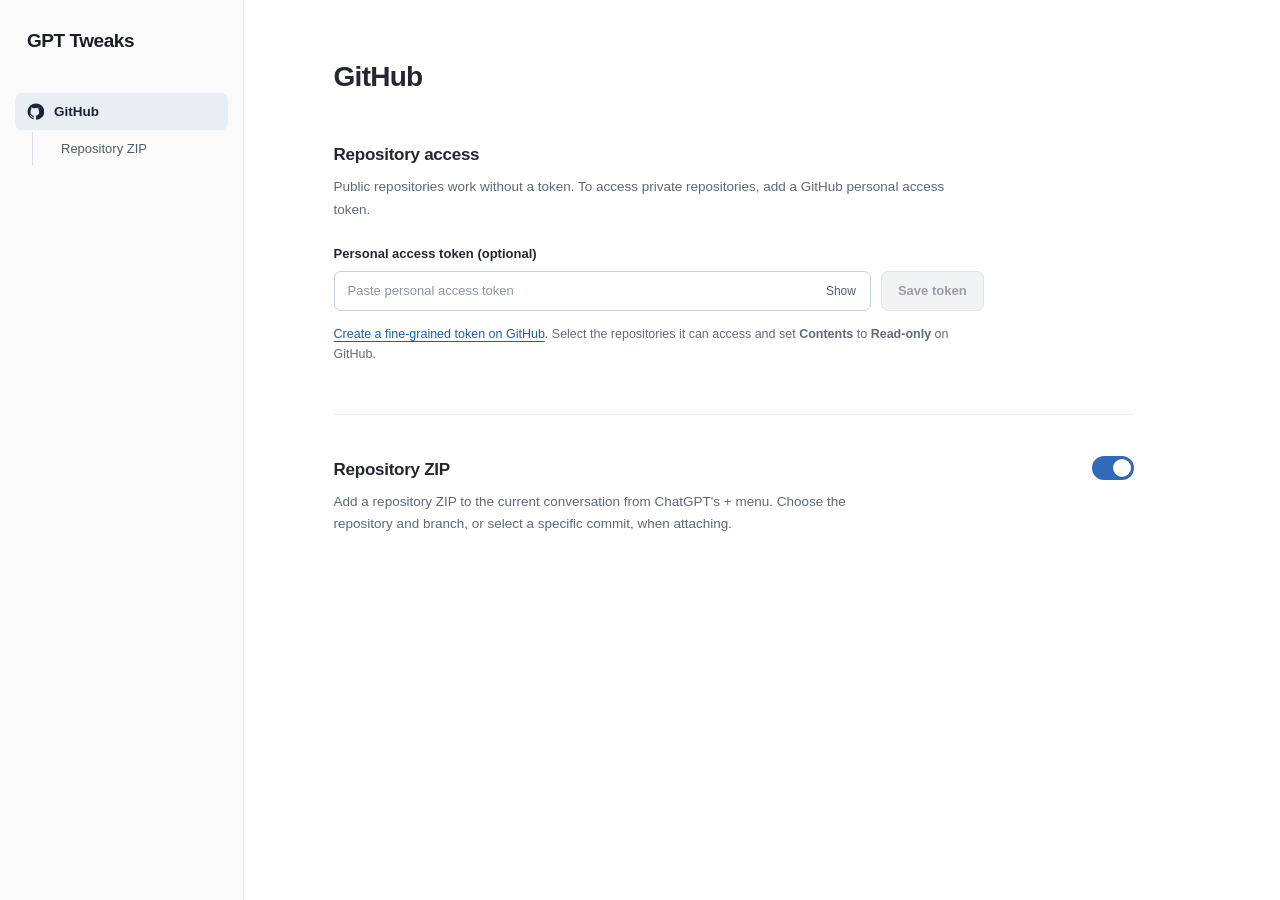
==== prototype/index.html @ d80ff0c5 "Add standalone GPT Tweaks settings prototype" ====
<!doctype html>
<html lang="en">
<head>
  <meta charset="utf-8">
  <meta name="viewport" content="width=device-width, initial-scale=1">
  <meta name="color-scheme" content="light">
  <title>GPT Tweaks</title>
  <style>
    :root { font-family: -apple-system, BlinkMacSystemFont, "Segoe UI", sans-serif; color: #24272e; background: #fff; font-synthesis: none; }
    * { box-sizing: border-box; }
    body { margin: 0; min-width: 320px; }
    button, input { font: inherit; }
    button { cursor: pointer; }
    a { color: #215cb1; text-underline-offset: 3px; }
    a:hover { color: #143e7d; }
    button:focus-visible, a:focus-visible, input:focus-visible { outline: 3px solid #96baf5; outline-offset: 3px; }
    .shell { min-height: 100vh; display: grid; grid-template-columns: 244px minmax(0,1fr); }
    .sidebar { position: sticky; top: 0; height: 100vh; border-right: 1px solid #e5e7eb; background: #fafafa; padding: 30px 15px 22px; }
    .brand { display: block; margin: 0 12px 41px; color: #1b1e24; font-size: 19px; font-weight: 670; letter-spacing: -.45px; text-decoration: none; }
    .navigation { display: grid; gap: 2px; }
    .nav-link { display: flex; align-items: center; gap: 10px; width: 100%; border-radius: 7px; padding: 10px 12px; color: #555c67; text-decoration: none; font-size: 13.5px; font-weight: 500; }
    .nav-link:hover { background: #f0f1f3; color: #20252e; }
    .nav-link.is-current { color: #1b2536; background: #e9edf4; font-weight: 630; }
    .nav-link svg { flex: 0 0 auto; }
    .nav-child { margin-left: 17px; padding-left: 16px; border-left: 1px solid #dbdfe5; }
    .nav-child .nav-link { font-size: 13px; padding: 9px 12px; }
    .main { padding: 60px clamp(28px, 7vw, 112px) 120px; }
    .content { max-width: 800px; }
    h1 { margin: 0 0 49px; font-size: 28px; line-height: 1.23; letter-spacing: -.75px; font-weight: 650; }
    h2 { margin: 0; font-size: 17px; line-height: 1.4; font-weight: 650; letter-spacing: -.27px; }
    p { margin: 0; }
    .section { scroll-margin-top: 35px; }
    .section + .section { border-top: 1px solid #e6e8eb; margin-top: 49px; padding-top: 39px; }
    .section-description { font-size: 13.5px; line-height: 1.65; color: #616873; max-width: 650px; margin: 9px 0 25px; }
    .control-label { display: block; font-weight: 600; font-size: 13px; margin: 0 0 10px; }
    .token-field { display: flex; align-items: stretch; gap: 10px; max-width: 650px; }
    .input-wrap { position: relative; min-width: 0; flex: 1; }
    .input-wrap input { width: 100%; min-width: 0; height: 40px; padding: 0 66px 0 13px; color: #20232a; border: 1px solid #cbd1d9; border-radius: 7px; background: #fff; outline: none; font-size: 13px; }
    .input-wrap input:focus { border-color: #3769b0; box-shadow: 0 0 0 3px #dce9fc; }
    .input-wrap input::placeholder { color: #9097a1; }
    .text-action { position: absolute; right: 7px; top: 4px; height: 32px; padding: 0 8px; color: #545e6b; background: transparent; border: none; border-radius: 5px; font-size: 12px; }
    .text-action:hover { background: #f0f2f5; }
    .button { flex-shrink: 0; border: 1px solid #c9cfd8; background: #fff; border-radius: 7px; padding: 0 16px; height: 40px; color: #242b34; font-size: 13px; font-weight: 600; }
    .button:hover:not(:disabled) { background: #f4f6f8; }
    .button-primary { background: #242c37; border-color: #242c37; color: #fff; }
    .button-primary:hover:not(:disabled) { background: #3b4654; }
    .button:disabled { cursor: not-allowed; background: #f2f3f5; border-color: #e2e5e8; color: #9a9fa7; }
    .helper { color: #656b75; font-size: 12.5px; line-height: 1.65; margin-top: 13px; max-width: 650px; }
    .helper a { white-space: nowrap; }
    .token-saved { display: flex; flex-wrap: wrap; align-items: center; gap: 10px; }
    .token-state { display: inline-flex; align-items: center; gap: 7px; font-size: 13px; color: #364251; flex: 1; min-width: 130px; }
    .token-state::before { content: ""; width: 7px; height: 7px; border-radius: 50%; background: #398257; }
    .feature-header { display: flex; align-items: start; justify-content: space-between; gap: 20px; }
    .feature-header h2 { padding-top: 4px; }
    .feature-header .section-description { margin-bottom: 0; max-width: 570px; }
    .switch { flex: 0 0 auto; display: inline-flex; position: relative; margin-top: 2px; cursor: pointer; }
    .switch input { position: absolute; opacity: 0; width: 42px; height: 24px; margin: 0; cursor: pointer; }
    .track { display: block; width: 42px; height: 24px; border-radius: 100px; background: #bcc2cb; transition: background .15s; }
    .track::before { content: ""; display: block; width: 18px; height: 18px; margin: 3px; border-radius: 50%; background: #fff; box-shadow: 0 1px 2px #0002; transition: transform .15s; }
    .switch input:checked + .track { background: #316aba; }
    .switch input:checked + .track::before { transform: translateX(18px); }
    .switch input:focus-visible + .track { outline: 3px solid #96baf5; outline-offset: 3px; }
    .is-hidden { display: none !important; }
    @media (max-width: 730px) {
      .shell { display: block; }
      .sidebar { position: sticky; z-index: 5; top: 0; height: auto; padding: 14px 18px 12px; border-right: 0; border-bottom: 1px solid #e5e7eb; }
      .brand { margin: 0 0 10px; font-size: 17px; }
      .navigation { display: flex; align-items: center; gap: 7px; }
      .navigation > .nav-link, .nav-child .nav-link { width: auto; }
      .nav-link { padding: 7px 11px; }
      .nav-child { padding: 0; margin: 0; border-left: 0; }
      .nav-child .nav-link { padding: 8px 10px; }
      .main { padding: 36px 22px 90px; }
      h1 { font-size: 25px; margin-bottom: 32px; }
      .section { scroll-margin-top: 115px; }
    }
    @media (max-width: 510px) {
      .token-field { flex-direction: column; }
      .token-field > .button { width: fit-content; }
      .feature-header { gap: 12px; }
    }
    @media (prefers-reduced-motion: reduce) { *, *::before, *::after { scroll-behavior: auto !important; transition-duration: 0ms !important; } }
  </style>
</head>
<body>
  <div class="shell">
    <aside class="sidebar" aria-label="Page navigation">
      <a class="brand" href="#github">GPT Tweaks</a>
      <nav class="navigation" aria-label="Sections">
        <a class="nav-link is-current" href="#github" data-nav="github" aria-current="location">
          <svg xmlns="http://www.w3.org/2000/svg" width="17" height="17" viewBox="0 0 24 24" fill="currentColor" aria-hidden="true"><path d="M12 .8a11.2 11.2 0 0 0-3.54 21.83c.56.11.76-.24.76-.54v-1.94c-3.1.68-3.75-1.31-3.75-1.31-.5-1.29-1.24-1.64-1.24-1.64-1.01-.69.08-.67.08-.67 1.12.08 1.71 1.15 1.71 1.15 1 .1.76 2.06 3.19 1.45.1-.73.39-1.23.7-1.51-2.48-.28-5.09-1.24-5.09-5.54 0-1.22.44-2.22 1.15-3-.12-.28-.5-1.42.11-2.96 0 0 .94-.3 3.08 1.15a10.7 10.7 0 0 1 5.6 0C14.7 5.83 15.64 6.13 15.64 6.13c.61 1.54.23 2.68.11 2.96.72.78 1.14 1.78 1.14 3 0 4.31-2.61 5.26-5.1 5.54.4.34.76 1.02.76 2.06v3.06c0 .3.2.65.77.54A11.2 11.2 0 0 0 12 .8Z" transform="translate(0 0) scale(1.02)"/></svg>
          <span>GitHub</span>
        </a>
        <div class="nav-child"><a class="nav-link" href="#repository-zip" data-nav="repository-zip">Repository ZIP</a></div>
      </nav>
    </aside>

    <main class="main" id="main">
      <div class="content">
        <section id="github" class="section" aria-labelledby="github-heading">
          <h1 id="github-heading">GitHub</h1>
          <h2>Repository access</h2>
          <p class="section-description">Public repositories work without a token. To access private repositories, add a GitHub personal access token.</p>
          <label class="control-label" for="token-input">Personal access token (optional)</label>
          <div id="token-entry" class="token-field">
            <div class="input-wrap">
              <input id="token-input" type="password" placeholder="Paste personal access token" spellcheck="false" autocomplete="off" autocapitalize="off" aria-describedby="token-help">
              <button class="text-action" id="show-token" type="button" aria-label="Show token">Show</button>
            </div>
            <button class="button button-primary" type="button" id="save-token" disabled>Save token</button>
          </div>
          <div id="token-saved" class="token-saved is-hidden">
            <span class="token-state">Token added</span>
            <button type="button" class="button" id="replace-token">Replace</button>
            <button type="button" class="button" id="remove-token">Remove</button>
          </div>
          <p id="token-help" class="helper"><a href="https://github.com/settings/personal-access-tokens/new" target="_blank" rel="noopener noreferrer">Create a fine-grained token on GitHub</a>. Select the repositories it can access and set <strong>Contents</strong> to <strong>Read-only</strong> on GitHub.</p>
        </section>

        <section id="repository-zip" class="section" aria-labelledby="repository-zip-heading">
          <div class="feature-header">
            <div>
              <h2 id="repository-zip-heading">Repository ZIP</h2>
              <p class="section-description">Add a repository ZIP to the current conversation from ChatGPT's + menu. Choose the repository and branch, or select a specific commit, when attaching.</p>
            </div>
            <label class="switch" title="Enable Repository ZIP">
              <input type="checkbox" id="zip-enabled" checked role="switch" aria-label="Enable Repository ZIP">
              <span class="track" aria-hidden="true"></span>
            </label>
          </div>
        </section>
      </div>
    </main>
  </div>
  <script>
    (() => {
      'use strict';
      const $ = id => document.getElementById(id);
      const tokenInput = $('token-input');
      const saveToken = $('save-token');
      const entry = $('token-entry');
      const saved = $('token-saved');
      const showToken = $('show-token');
      tokenInput.addEventListener('input', () => { saveToken.disabled = tokenInput.value.trim().length === 0; });
      showToken.addEventListener('click', () => {
        const show = tokenInput.type === 'password';
        tokenInput.type = show ? 'text' : 'password';
        showToken.textContent = show ? 'Hide' : 'Show';
        showToken.setAttribute('aria-label', show ? 'Hide token' : 'Show token');
      });
      saveToken.addEventListener('click', () => {
        if (!tokenInput.value.trim()) return;
        tokenInput.value = '';
        tokenInput.type = 'password';
        showToken.textContent = 'Show';
        showToken.setAttribute('aria-label', 'Show token');
        saveToken.disabled = true;
        entry.classList.add('is-hidden');
        saved.classList.remove('is-hidden');
        $('replace-token').focus();
      });
      $('replace-token').addEventListener('click', () => {
        saved.classList.add('is-hidden');
        entry.classList.remove('is-hidden');
        tokenInput.focus();
      });
      $('remove-token').addEventListener('click', () => {
        tokenInput.value = '';
        saveToken.disabled = true;
        saved.classList.add('is-hidden');
        entry.classList.remove('is-hidden');
        tokenInput.focus();
      });
      const toggle = $('zip-enabled');
      const stored = localStorage.getItem('gpt-tweaks.repository-zip');
      if (stored === 'on' || stored === 'off') toggle.checked = stored === 'on';
      toggle.addEventListener('change', () => localStorage.setItem('gpt-tweaks.repository-zip', toggle.checked ? 'on' : 'off'));
      const links = Array.from(document.querySelectorAll('[data-nav]'));
      const sections = links.map(link => $(link.dataset.nav));
      const setActive = id => links.forEach(link => {
        const current = link.dataset.nav === id;
        link.classList.toggle('is-current', current);
        if (current) link.setAttribute('aria-current', 'location');
        else link.removeAttribute('aria-current');
      });
      const updateActive = () => {
        const threshold = window.innerWidth <= 730 ? 145 : 110;
        let current = sections[0].id;
        for (const section of sections) {
          if (section.getBoundingClientRect().top <= threshold) current = section.id;
        }
        setActive(current);
      };
      window.addEventListener('scroll', updateActive, { passive: true });
      window.addEventListener('resize', updateActive);
      links.forEach(link => link.addEventListener('click', () => setActive(link.dataset.nav)));
      updateActive();
    })();
  </script>
</body>
</html>
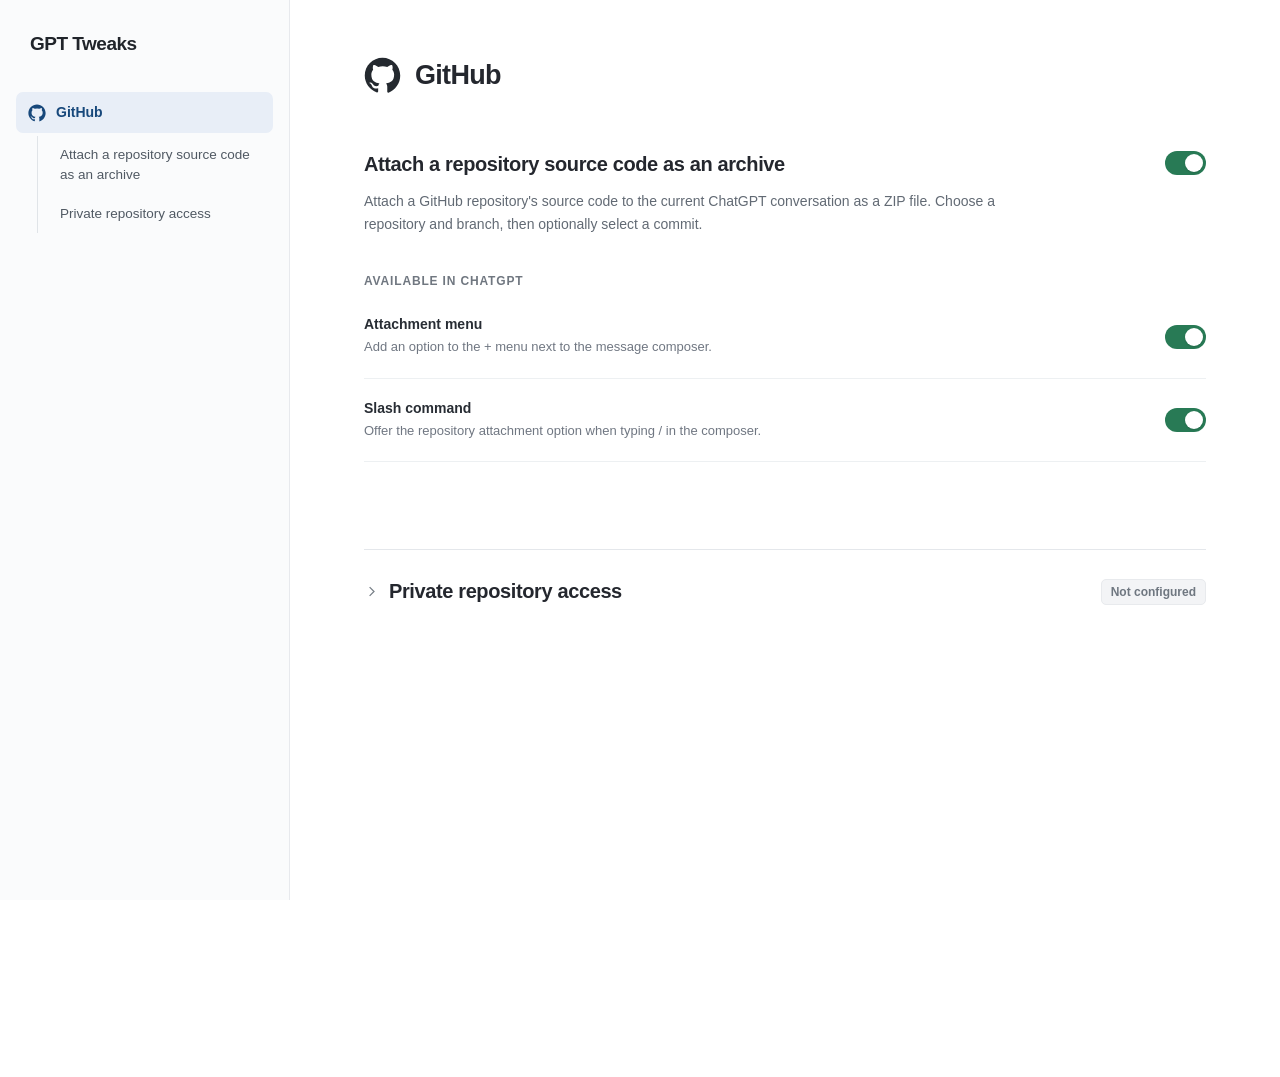
==== commit 75d88fbd: "Refine desktop settings prototype for GitHub archive feature" ====
--- a/prototype/index.html
+++ b/prototype/index.html
@@ -1,201 +1,278 @@
 <!doctype html>
 <html lang="en">
 <head>
-  <meta charset="utf-8">
-  <meta name="viewport" content="width=device-width, initial-scale=1">
-  <meta name="color-scheme" content="light">
-  <title>GPT Tweaks</title>
-  <style>
-    :root { font-family: -apple-system, BlinkMacSystemFont, "Segoe UI", sans-serif; color: #24272e; background: #fff; font-synthesis: none; }
-    * { box-sizing: border-box; }
-    body { margin: 0; min-width: 320px; }
-    button, input { font: inherit; }
-    button { cursor: pointer; }
-    a { color: #215cb1; text-underline-offset: 3px; }
-    a:hover { color: #143e7d; }
-    button:focus-visible, a:focus-visible, input:focus-visible { outline: 3px solid #96baf5; outline-offset: 3px; }
-    .shell { min-height: 100vh; display: grid; grid-template-columns: 244px minmax(0,1fr); }
-    .sidebar { position: sticky; top: 0; height: 100vh; border-right: 1px solid #e5e7eb; background: #fafafa; padding: 30px 15px 22px; }
-    .brand { display: block; margin: 0 12px 41px; color: #1b1e24; font-size: 19px; font-weight: 670; letter-spacing: -.45px; text-decoration: none; }
-    .navigation { display: grid; gap: 2px; }
-    .nav-link { display: flex; align-items: center; gap: 10px; width: 100%; border-radius: 7px; padding: 10px 12px; color: #555c67; text-decoration: none; font-size: 13.5px; font-weight: 500; }
-    .nav-link:hover { background: #f0f1f3; color: #20252e; }
-    .nav-link.is-current { color: #1b2536; background: #e9edf4; font-weight: 630; }
-    .nav-link svg { flex: 0 0 auto; }
-    .nav-child { margin-left: 17px; padding-left: 16px; border-left: 1px solid #dbdfe5; }
-    .nav-child .nav-link { font-size: 13px; padding: 9px 12px; }
-    .main { padding: 60px clamp(28px, 7vw, 112px) 120px; }
-    .content { max-width: 800px; }
-    h1 { margin: 0 0 49px; font-size: 28px; line-height: 1.23; letter-spacing: -.75px; font-weight: 650; }
-    h2 { margin: 0; font-size: 17px; line-height: 1.4; font-weight: 650; letter-spacing: -.27px; }
-    p { margin: 0; }
-    .section { scroll-margin-top: 35px; }
-    .section + .section { border-top: 1px solid #e6e8eb; margin-top: 49px; padding-top: 39px; }
-    .section-description { font-size: 13.5px; line-height: 1.65; color: #616873; max-width: 650px; margin: 9px 0 25px; }
-    .control-label { display: block; font-weight: 600; font-size: 13px; margin: 0 0 10px; }
-    .token-field { display: flex; align-items: stretch; gap: 10px; max-width: 650px; }
-    .input-wrap { position: relative; min-width: 0; flex: 1; }
-    .input-wrap input { width: 100%; min-width: 0; height: 40px; padding: 0 66px 0 13px; color: #20232a; border: 1px solid #cbd1d9; border-radius: 7px; background: #fff; outline: none; font-size: 13px; }
-    .input-wrap input:focus { border-color: #3769b0; box-shadow: 0 0 0 3px #dce9fc; }
-    .input-wrap input::placeholder { color: #9097a1; }
-    .text-action { position: absolute; right: 7px; top: 4px; height: 32px; padding: 0 8px; color: #545e6b; background: transparent; border: none; border-radius: 5px; font-size: 12px; }
-    .text-action:hover { background: #f0f2f5; }
-    .button { flex-shrink: 0; border: 1px solid #c9cfd8; background: #fff; border-radius: 7px; padding: 0 16px; height: 40px; color: #242b34; font-size: 13px; font-weight: 600; }
-    .button:hover:not(:disabled) { background: #f4f6f8; }
-    .button-primary { background: #242c37; border-color: #242c37; color: #fff; }
-    .button-primary:hover:not(:disabled) { background: #3b4654; }
-    .button:disabled { cursor: not-allowed; background: #f2f3f5; border-color: #e2e5e8; color: #9a9fa7; }
-    .helper { color: #656b75; font-size: 12.5px; line-height: 1.65; margin-top: 13px; max-width: 650px; }
-    .helper a { white-space: nowrap; }
-    .token-saved { display: flex; flex-wrap: wrap; align-items: center; gap: 10px; }
-    .token-state { display: inline-flex; align-items: center; gap: 7px; font-size: 13px; color: #364251; flex: 1; min-width: 130px; }
-    .token-state::before { content: ""; width: 7px; height: 7px; border-radius: 50%; background: #398257; }
-    .feature-header { display: flex; align-items: start; justify-content: space-between; gap: 20px; }
-    .feature-header h2 { padding-top: 4px; }
-    .feature-header .section-description { margin-bottom: 0; max-width: 570px; }
-    .switch { flex: 0 0 auto; display: inline-flex; position: relative; margin-top: 2px; cursor: pointer; }
-    .switch input { position: absolute; opacity: 0; width: 42px; height: 24px; margin: 0; cursor: pointer; }
-    .track { display: block; width: 42px; height: 24px; border-radius: 100px; background: #bcc2cb; transition: background .15s; }
-    .track::before { content: ""; display: block; width: 18px; height: 18px; margin: 3px; border-radius: 50%; background: #fff; box-shadow: 0 1px 2px #0002; transition: transform .15s; }
-    .switch input:checked + .track { background: #316aba; }
-    .switch input:checked + .track::before { transform: translateX(18px); }
-    .switch input:focus-visible + .track { outline: 3px solid #96baf5; outline-offset: 3px; }
-    .is-hidden { display: none !important; }
-    @media (max-width: 730px) {
-      .shell { display: block; }
-      .sidebar { position: sticky; z-index: 5; top: 0; height: auto; padding: 14px 18px 12px; border-right: 0; border-bottom: 1px solid #e5e7eb; }
-      .brand { margin: 0 0 10px; font-size: 17px; }
-      .navigation { display: flex; align-items: center; gap: 7px; }
-      .navigation > .nav-link, .nav-child .nav-link { width: auto; }
-      .nav-link { padding: 7px 11px; }
-      .nav-child { padding: 0; margin: 0; border-left: 0; }
-      .nav-child .nav-link { padding: 8px 10px; }
-      .main { padding: 36px 22px 90px; }
-      h1 { font-size: 25px; margin-bottom: 32px; }
-      .section { scroll-margin-top: 115px; }
-    }
-    @media (max-width: 510px) {
-      .token-field { flex-direction: column; }
-      .token-field > .button { width: fit-content; }
-      .feature-header { gap: 12px; }
-    }
-    @media (prefers-reduced-motion: reduce) { *, *::before, *::after { scroll-behavior: auto !important; transition-duration: 0ms !important; } }
-  </style>
+<meta charset="utf-8">
+<meta name="viewport" content="width=device-width, initial-scale=1">
+<meta name="color-scheme" content="light">
+<title>GPT Tweaks</title>
+<style>
+  :root { font-family: -apple-system, BlinkMacSystemFont, 'Segoe UI', Arial, sans-serif; color:#24272e; background:#fff; font-synthesis:none; }
+  * { box-sizing:border-box; }
+  html {scroll-behavior:smooth;}
+  body {margin:0; min-width:900px;}
+  button, input {font:inherit;}
+  button {cursor:pointer;}
+  a {color:#2164b6; text-decoration:none;}
+  a:hover {text-decoration:underline;}
+  :focus-visible {outline:3px solid #9cbdff;outline-offset:3px;}
+  .layout {display:grid; grid-template-columns:290px minmax(0,1fr); min-height:100vh;}
+  .sidebar {height:100vh;position:sticky;top:0;background:#fafbfc;border-right:1px solid #e7e9ed;padding:33px 16px 24px;display:flex;flex-direction:column;}
+  .brand {font-weight:710; font-size:19px;letter-spacing:-.5px;margin:0 14px 37px;color:#20242a;}
+  .nav {display:flex;flex-direction:column;gap:3px;}
+  .nav-item {display:flex;align-items:center;gap:10px;padding:10px 12px;border-radius:7px;color:#505963;font-size:14px;line-height:1.45;min-height:41px;transition:background .15s;}
+  .nav-item:hover {background:#edf0f3;text-decoration:none;}
+  .nav-item[aria-current="location"] {background:#e8eef7;color:#17487b;font-weight:600;}
+  .nav-item svg {flex:none;}
+  .nav-child {margin-left:21px;padding-left:12px;border-left:1px solid #e0e4e8;}
+  .nav-child .nav-item {font-size:13.5px;padding:9px 10px;min-height:38px;}
+  .nav-child .nav-item + .nav-item {margin-top:2px;}
+  .main {width:min(100%,1070px);padding:57px 74px max(410px,52vh);}
+  .page-heading {display:flex;gap:14px;align-items:center;margin-bottom:57px;scroll-margin-top:44px;}
+  .github-mark {height:37px;width:37px;color:#24292f; flex:none;}
+  h1 {font-size:27px;letter-spacing:-.7px;margin:0;line-height:1.25;font-weight:675;}
+  h2 {font-size:20px;line-height:1.35;letter-spacing:-.38px;font-weight:655;margin:0;}
+  .feature {scroll-margin-top:50px;}
+  .feature-heading {display:flex;align-items:flex-start;justify-content:space-between;gap:34px;}
+  .feature-heading h2 {max-width:615px;}
+  .description {font-size:14px;color:#626a74;line-height:1.62;max-width:660px;margin:12px 0 0;}
+  .feature-body {margin-top:39px;transition:opacity .16s;}
+  .feature-body.inactive {opacity:.46;}
+  .subheading {font-size:12px;text-transform:uppercase;color:#707780;font-weight:680;letter-spacing:.07em;margin:0 0 7px;}
+  .setting-row {display:flex;align-items:center;justify-content:space-between;gap:26px;border-bottom:1px solid #edf0f2;padding:21px 0;}
+  .setting-row:last-of-type {border-bottom:0;}
+  .setting-title {font-size:14px;font-weight:610;color:#282d34;}
+  .setting-description {color:#707782;font-size:13px;line-height:1.5;margin-top:5px;}
+  .switch {position:relative;display:inline-flex;align-items:center;width:41px;height:24px; flex:none;cursor:pointer;}
+  .switch input {position:absolute;opacity:0; width:100%;height:100%;margin:0;cursor:inherit;}
+  .switch .track {display:block;width:41px;height:24px;border-radius:20px;background:#c6cbd1;transition:background .15s;}
+  .switch .track::after {content:'';display:block;width:18px;height:18px;border-radius:50%;background:#fff;box-shadow:0 1px 2px #0002;position:absolute;top:3px;left:3px;transition:transform .15s;}
+  .switch input:checked + .track {background:#287a55;}
+  .switch input:checked + .track::after {transform:translateX(17px);}
+  .switch input:focus-visible + .track {outline:3px solid #9cbdff;outline-offset:3px;}
+  .switch input:disabled {cursor:not-allowed;}
+  .switch:has(input:disabled) {cursor:not-allowed;}
+  .feedback {min-height:22px;margin:9px 0 0;font-size:12.5px;color:#9b501e;}
+  .private-section {border-top:1px solid #e4e7eb;margin-top:56px;padding-top:24px;scroll-margin-top:45px;}
+  .private-panel {border:0;margin:0;padding:0;}
+  .private-panel summary {list-style:none;cursor:pointer;display:flex;align-items:center;gap:14px;justify-content:space-between;padding:4px 0;}
+  .private-panel summary::-webkit-details-marker {display:none;}
+  .private-panel summary:focus-visible {border-radius:5px;}
+  .private-label {display:flex;align-items:center;gap:10px;min-width:0;}
+  .chevron {color:#777f87;flex:none;transition:transform .18s;}
+  details[open] .chevron {transform:rotate(90deg);}
+  .private-status {font-size:12px;font-weight:550;white-space:nowrap;color:#6f7780;background:#f3f4f6;border:1px solid #e8eaed;border-radius:5px;padding:5px 9px;}
+  .private-status.configured {color:#23583f;background:#eff8f2;border-color:#d4e8dc;}
+  .private-body {padding:20px 0 0 28px;max-width:670px;}
+  .private-body p {font-size:14px;line-height:1.6;color:#5b646e;margin:0 0 21px;}
+  .field-label {font-size:13px;font-weight:610;display:block;margin-bottom:9px;}
+  .input-wrap {display:flex;align-items:stretch;width:100%;max-width:560px;border:1px solid #cfd5dc;border-radius:7px;overflow:hidden;background:white;}
+  .input-wrap:focus-within {border-color:#5884ba;box-shadow:0 0 0 3px #dbe9ff;}
+  .token-input {background:transparent;border:0;outline:0;min-width:0;flex:1;padding:12px 13px;color:#24272e;font-size:13.5px;letter-spacing:.1px;}
+  .token-input:focus-visible {outline:0;}
+  .token-input::placeholder {color:#949aa2;}
+  .reveal {background:none;border:0;border-left:1px solid #e6e9ed;padding:0 14px;color:#4f5964;font-size:12.5px;}
+  .reveal:hover {background:#f6f8fb;}
+  .token-actions {min-height:26px;display:flex;align-items:center;gap:14px;margin-top:10px;}
+  .token-message {font-size:12.5px;color:#65707b;}
+  .clear {font-size:12.5px;background:none;border:0;padding:0;color:#ad3d37;text-decoration:underline;text-underline-offset:2px;}
+  .help {border-top:1px solid #edf0f2;margin-top:22px;padding-top:19px;color:#69717b;font-size:13px;line-height:1.65;}
+  .help a {font-weight:560;}
+  @media (prefers-reduced-motion:reduce) {html{scroll-behavior:auto;}*,*::before,*::after{transition:none!important;}}
+</style>
 </head>
 <body>
-  <div class="shell">
-    <aside class="sidebar" aria-label="Page navigation">
-      <a class="brand" href="#github">GPT Tweaks</a>
-      <nav class="navigation" aria-label="Sections">
-        <a class="nav-link is-current" href="#github" data-nav="github" aria-current="location">
-          <svg xmlns="http://www.w3.org/2000/svg" width="17" height="17" viewBox="0 0 24 24" fill="currentColor" aria-hidden="true"><path d="M12 .8a11.2 11.2 0 0 0-3.54 21.83c.56.11.76-.24.76-.54v-1.94c-3.1.68-3.75-1.31-3.75-1.31-.5-1.29-1.24-1.64-1.24-1.64-1.01-.69.08-.67.08-.67 1.12.08 1.71 1.15 1.71 1.15 1 .1.76 2.06 3.19 1.45.1-.73.39-1.23.7-1.51-2.48-.28-5.09-1.24-5.09-5.54 0-1.22.44-2.22 1.15-3-.12-.28-.5-1.42.11-2.96 0 0 .94-.3 3.08 1.15a10.7 10.7 0 0 1 5.6 0C14.7 5.83 15.64 6.13 15.64 6.13c.61 1.54.23 2.68.11 2.96.72.78 1.14 1.78 1.14 3 0 4.31-2.61 5.26-5.1 5.54.4.34.76 1.02.76 2.06v3.06c0 .3.2.65.77.54A11.2 11.2 0 0 0 12 .8Z" transform="translate(0 0) scale(1.02)"/></svg>
-          <span>GitHub</span>
-        </a>
-        <div class="nav-child"><a class="nav-link" href="#repository-zip" data-nav="repository-zip">Repository ZIP</a></div>
-      </nav>
-    </aside>
-
-    <main class="main" id="main">
-      <div class="content">
-        <section id="github" class="section" aria-labelledby="github-heading">
-          <h1 id="github-heading">GitHub</h1>
-          <h2>Repository access</h2>
-          <p class="section-description">Public repositories work without a token. To access private repositories, add a GitHub personal access token.</p>
-          <label class="control-label" for="token-input">Personal access token (optional)</label>
-          <div id="token-entry" class="token-field">
-            <div class="input-wrap">
-              <input id="token-input" type="password" placeholder="Paste personal access token" spellcheck="false" autocomplete="off" autocapitalize="off" aria-describedby="token-help">
-              <button class="text-action" id="show-token" type="button" aria-label="Show token">Show</button>
-            </div>
-            <button class="button button-primary" type="button" id="save-token" disabled>Save token</button>
-          </div>
-          <div id="token-saved" class="token-saved is-hidden">
-            <span class="token-state">Token added</span>
-            <button type="button" class="button" id="replace-token">Replace</button>
-            <button type="button" class="button" id="remove-token">Remove</button>
-          </div>
-          <p id="token-help" class="helper"><a href="https://github.com/settings/personal-access-tokens/new" target="_blank" rel="noopener noreferrer">Create a fine-grained token on GitHub</a>. Select the repositories it can access and set <strong>Contents</strong> to <strong>Read-only</strong> on GitHub.</p>
-        </section>
-
-        <section id="repository-zip" class="section" aria-labelledby="repository-zip-heading">
-          <div class="feature-header">
-            <div>
-              <h2 id="repository-zip-heading">Repository ZIP</h2>
-              <p class="section-description">Add a repository ZIP to the current conversation from ChatGPT's + menu. Choose the repository and branch, or select a specific commit, when attaching.</p>
-            </div>
-            <label class="switch" title="Enable Repository ZIP">
-              <input type="checkbox" id="zip-enabled" checked role="switch" aria-label="Enable Repository ZIP">
-              <span class="track" aria-hidden="true"></span>
-            </label>
-          </div>
-        </section>
+<div class="layout">
+  <aside class="sidebar" aria-label="Navigation">
+    <div class="brand">GPT Tweaks</div>
+    <nav class="nav" aria-label="Settings sections">
+      <a href="#github" class="nav-item" data-section="github">
+        <svg width="18" height="18" viewBox="0 0 24 24" aria-hidden="true" fill="currentColor"><path d="M12 .5C5.65.5.5 5.65.5 12c0 5.1 3.3 9.43 7.89 10.96.58.1.79-.25.79-.56v-2.1c-3.21.7-3.89-1.36-3.89-1.36-.53-1.34-1.3-1.7-1.3-1.7-1.06-.73.08-.72.08-.72 1.17.08 1.79 1.2 1.79 1.2 1.04 1.78 2.73 1.26 3.4.96.1-.75.41-1.26.75-1.55-2.56-.29-5.25-1.28-5.25-5.7 0-1.26.45-2.29 1.19-3.1-.12-.29-.52-1.47.11-3.06 0 0 .97-.31 3.19 1.19a11.1 11.1 0 0 1 5.81 0c2.22-1.5 3.18-1.19 3.18-1.19.64 1.59.24 2.77.12 3.06.75.81 1.19 1.84 1.19 3.1 0 4.43-2.69 5.41-5.26 5.7.42.37.8 1.09.8 2.2v3.26c0 .31.21.67.8.56C20.2 21.43 23.5 17.1 23.5 12c0-6.35-5.15-11.5-11.5-11.5Z"/></svg>
+        GitHub
+      </a>
+      <div class="nav-child">
+        <a href="#archive" class="nav-item" data-section="archive">Attach a repository source code as an archive</a>
+        <a href="#private-access" class="nav-item" data-section="private-access">Private repository access</a>
       </div>
-    </main>
-  </div>
-  <script>
-    (() => {
-      'use strict';
-      const $ = id => document.getElementById(id);
-      const tokenInput = $('token-input');
-      const saveToken = $('save-token');
-      const entry = $('token-entry');
-      const saved = $('token-saved');
-      const showToken = $('show-token');
-      tokenInput.addEventListener('input', () => { saveToken.disabled = tokenInput.value.trim().length === 0; });
-      showToken.addEventListener('click', () => {
-        const show = tokenInput.type === 'password';
-        tokenInput.type = show ? 'text' : 'password';
-        showToken.textContent = show ? 'Hide' : 'Show';
-        showToken.setAttribute('aria-label', show ? 'Hide token' : 'Show token');
-      });
-      saveToken.addEventListener('click', () => {
-        if (!tokenInput.value.trim()) return;
-        tokenInput.value = '';
-        tokenInput.type = 'password';
-        showToken.textContent = 'Show';
-        showToken.setAttribute('aria-label', 'Show token');
-        saveToken.disabled = true;
-        entry.classList.add('is-hidden');
-        saved.classList.remove('is-hidden');
-        $('replace-token').focus();
-      });
-      $('replace-token').addEventListener('click', () => {
-        saved.classList.add('is-hidden');
-        entry.classList.remove('is-hidden');
-        tokenInput.focus();
-      });
-      $('remove-token').addEventListener('click', () => {
-        tokenInput.value = '';
-        saveToken.disabled = true;
-        saved.classList.add('is-hidden');
-        entry.classList.remove('is-hidden');
-        tokenInput.focus();
-      });
-      const toggle = $('zip-enabled');
-      const stored = localStorage.getItem('gpt-tweaks.repository-zip');
-      if (stored === 'on' || stored === 'off') toggle.checked = stored === 'on';
-      toggle.addEventListener('change', () => localStorage.setItem('gpt-tweaks.repository-zip', toggle.checked ? 'on' : 'off'));
-      const links = Array.from(document.querySelectorAll('[data-nav]'));
-      const sections = links.map(link => $(link.dataset.nav));
-      const setActive = id => links.forEach(link => {
-        const current = link.dataset.nav === id;
-        link.classList.toggle('is-current', current);
-        if (current) link.setAttribute('aria-current', 'location');
-        else link.removeAttribute('aria-current');
-      });
-      const updateActive = () => {
-        const threshold = window.innerWidth <= 730 ? 145 : 110;
-        let current = sections[0].id;
-        for (const section of sections) {
-          if (section.getBoundingClientRect().top <= threshold) current = section.id;
-        }
-        setActive(current);
-      };
-      window.addEventListener('scroll', updateActive, { passive: true });
-      window.addEventListener('resize', updateActive);
-      links.forEach(link => link.addEventListener('click', () => setActive(link.dataset.nav)));
-      updateActive();
-    })();
-  </script>
+    </nav>
+  </aside>
+
+  <main class="main">
+    <header id="github" class="page-heading">
+      <svg class="github-mark" viewBox="0 0 24 24" fill="currentColor" aria-hidden="true"><path d="M12 .5C5.65.5.5 5.65.5 12c0 5.1 3.3 9.43 7.89 10.96.58.1.79-.25.79-.56v-2.1c-3.21.7-3.89-1.36-3.89-1.36-.53-1.34-1.3-1.7-1.3-1.7-1.06-.73.08-.72.08-.72 1.17.08 1.79 1.2 1.79 1.2 1.04 1.78 2.73 1.26 3.4.96.1-.75.41-1.26.75-1.55-2.56-.29-5.25-1.28-5.25-5.7 0-1.26.45-2.29 1.19-3.1-.12-.29-.52-1.47.11-3.06 0 0 .97-.31 3.19 1.19a11.1 11.1 0 0 1 5.81 0c2.22-1.5 3.18-1.19 3.18-1.19.64 1.59.24 2.77.12 3.06.75.81 1.19 1.84 1.19 3.1 0 4.43-2.69 5.41-5.26 5.7.42.37.8 1.09.8 2.2v3.26c0 .31.21.67.8.56C20.2 21.43 23.5 17.1 23.5 12c0-6.35-5.15-11.5-11.5-11.5Z"/></svg>
+      <h1>GitHub</h1>
+    </header>
+
+    <section id="archive" class="feature" aria-labelledby="archive-title">
+      <div class="feature-heading">
+        <h2 id="archive-title">Attach a repository source code as an archive</h2>
+        <label class="switch" title="Enable repository attachments">
+          <input type="checkbox" id="archive-enabled" checked aria-label="Enable attaching a repository archive">
+          <span class="track"></span>
+        </label>
+      </div>
+      <p class="description">Attach a GitHub repository's source code to the current ChatGPT conversation as a ZIP file. Choose a repository and branch, then optionally select a commit.</p>
+      <div class="feature-body" id="attachment-methods">
+        <div class="subheading">Available in ChatGPT</div>
+        <div class="setting-row">
+          <div>
+            <div class="setting-title">Attachment menu</div>
+            <div class="setting-description">Add an option to the + menu next to the message composer.</div>
+          </div>
+          <label class="switch" title="Attachment menu">
+            <input type="checkbox" id="method-menu" checked aria-label="Enable attachment menu option">
+            <span class="track"></span>
+          </label>
+        </div>
+        <div class="setting-row">
+          <div>
+            <div class="setting-title">Slash command</div>
+            <div class="setting-description">Offer the repository attachment option when typing / in the composer.</div>
+          </div>
+          <label class="switch" title="Slash command">
+            <input type="checkbox" id="method-slash" checked aria-label="Enable slash command option">
+            <span class="track"></span>
+          </label>
+        </div>
+        <div class="feedback" id="method-feedback" role="status" aria-live="polite"></div>
+      </div>
+    </section>
+
+    <section id="private-access" class="private-section" aria-label="Private repository access">
+      <details class="private-panel" id="private-panel">
+        <summary>
+          <span class="private-label">
+            <svg class="chevron" width="15" height="15" viewBox="0 0 24 24" fill="none" stroke="currentColor" stroke-width="2" aria-hidden="true"><path d="m9 5 7 7-7 7" /></svg>
+            <h2>Private repository access</h2>
+          </span>
+          <span id="private-status" class="private-status">Not configured</span>
+        </summary>
+        <div class="private-body">
+          <p>To attach private repositories, add a GitHub personal access token.</p>
+          <label class="field-label" for="token">Personal access token</label>
+          <div class="input-wrap">
+            <input id="token" class="token-input" type="password" placeholder="Paste your token" autocomplete="off" spellcheck="false">
+            <button class="reveal" type="button" id="reveal-token" aria-label="Show token">Show</button>
+          </div>
+          <div class="token-actions">
+            <span class="token-message" id="token-message" role="status" aria-live="polite"></span>
+            <button type="button" class="clear" id="remove-token" hidden>Remove token</button>
+          </div>
+          <div class="help"><a href="https://github.com/settings/personal-access-tokens/new?name=GPT+Tweaks&contents=read" target="_blank" rel="noopener noreferrer">Create a fine-grained token on GitHub</a>. Select the repositories it can access and grant <strong>Contents: Read-only</strong> permission.</div>
+        </div>
+      </details>
+    </section>
+  </main>
+</div>
+<script>
+(() => {
+  'use strict';
+  const $ = id => document.getElementById(id);
+  const enabled = $('archive-enabled');
+  const menu = $('method-menu');
+  const slash = $('method-slash');
+  const methods = $('attachment-methods');
+  const feedback = $('method-feedback');
+  const panel = $('private-panel');
+  const token = $('token');
+  const reveal = $('reveal-token');
+  const removeToken = $('remove-token');
+  const tokenMessage = $('token-message');
+  const privateStatus = $('private-status');
+  const preferences = {
+    enabled: localStorage.getItem('gpt-tweaks.archives.enabled') !== 'false',
+    menu: localStorage.getItem('gpt-tweaks.archives.menu') !== 'false',
+    slash: localStorage.getItem('gpt-tweaks.archives.slash') !== 'false'
+  };
+  // Credentials remain in this tab session; the finished extension will need a separate credential-storage design.
+  token.value = sessionStorage.getItem('gpt-tweaks.github.token') || '';
+  enabled.checked = preferences.enabled;
+  menu.checked = preferences.menu;
+  slash.checked = preferences.slash;
+  if (!menu.checked && !slash.checked) menu.checked = true;
+
+  function syncFeature() {
+    methods.classList.toggle('inactive', !enabled.checked);
+    menu.disabled = !enabled.checked;
+    slash.disabled = !enabled.checked;
+    localStorage.setItem('gpt-tweaks.archives.enabled', enabled.checked);
+    localStorage.setItem('gpt-tweaks.archives.menu', menu.checked);
+    localStorage.setItem('gpt-tweaks.archives.slash', slash.checked);
+  }
+  enabled.addEventListener('change', () => {feedback.textContent=''; syncFeature();});
+  [menu, slash].forEach(control => control.addEventListener('change', () => {
+    if (!menu.checked && !slash.checked) {
+      control.checked = true;
+      feedback.textContent = 'Keep at least one attachment method enabled, or turn off the feature.';
+    } else feedback.textContent = '';
+    syncFeature();
+  }));
+  syncFeature();
+
+  let saveTimeout;
+  function syncTokenStatus() {
+    const hasToken = Boolean(token.value.trim());
+    privateStatus.textContent = hasToken ? 'Token added' : 'Not configured';
+    privateStatus.classList.toggle('configured', hasToken);
+    removeToken.hidden = !hasToken;
+  }
+  function saveToken() {
+    clearTimeout(saveTimeout);
+    const value = token.value.trim();
+    if (value) sessionStorage.setItem('gpt-tweaks.github.token', value);
+    else sessionStorage.removeItem('gpt-tweaks.github.token');
+    syncTokenStatus();
+    tokenMessage.textContent = value ? 'Saved' : '';
+  }
+  token.addEventListener('input', () => {
+    tokenMessage.textContent = '';
+    clearTimeout(saveTimeout);
+    syncTokenStatus();
+    saveTimeout = setTimeout(saveToken, 450);
+  });
+  token.addEventListener('blur', saveToken);
+  reveal.addEventListener('click', () => {
+    const exposed = token.type === 'password';
+    token.type = exposed ? 'text' : 'password';
+    reveal.textContent = exposed ? 'Hide' : 'Show';
+    reveal.setAttribute('aria-label', exposed ? 'Hide token' : 'Show token');
+  });
+  removeToken.addEventListener('click', () => {
+    clearTimeout(saveTimeout);
+    token.value = '';
+    sessionStorage.removeItem('gpt-tweaks.github.token');
+    tokenMessage.textContent = 'Removed';
+    syncTokenStatus();
+    token.focus();
+  });
+  syncTokenStatus();
+
+  const links = [...document.querySelectorAll('[data-section]')];
+  const targets = links.map(link => $(link.dataset.section));
+  let explicitNavigateUntil = 0;
+  function setActive(id) {
+    links.forEach(link => {
+      if (link.dataset.section === id) link.setAttribute('aria-current','location');
+      else link.removeAttribute('aria-current');
+    });
+  }
+  function updateActive() {
+    if (performance.now() < explicitNavigateUntil) return;
+    const threshold = 130;
+    let active = targets[0].id;
+    for (const section of targets) {
+      if (section.getBoundingClientRect().top <= threshold) active = section.id;
+    }
+    setActive(active);
+  }
+  links.forEach(link => link.addEventListener('click', () => {
+    if (link.dataset.section === 'private-access') panel.open = true;
+    setActive(link.dataset.section);
+    explicitNavigateUntil = performance.now() + 650;
+  }));
+  window.addEventListener('scroll', updateActive, {passive:true});
+  window.addEventListener('resize', updateActive);
+  updateActive();
+})();
+</script>
 </body>
 </html>
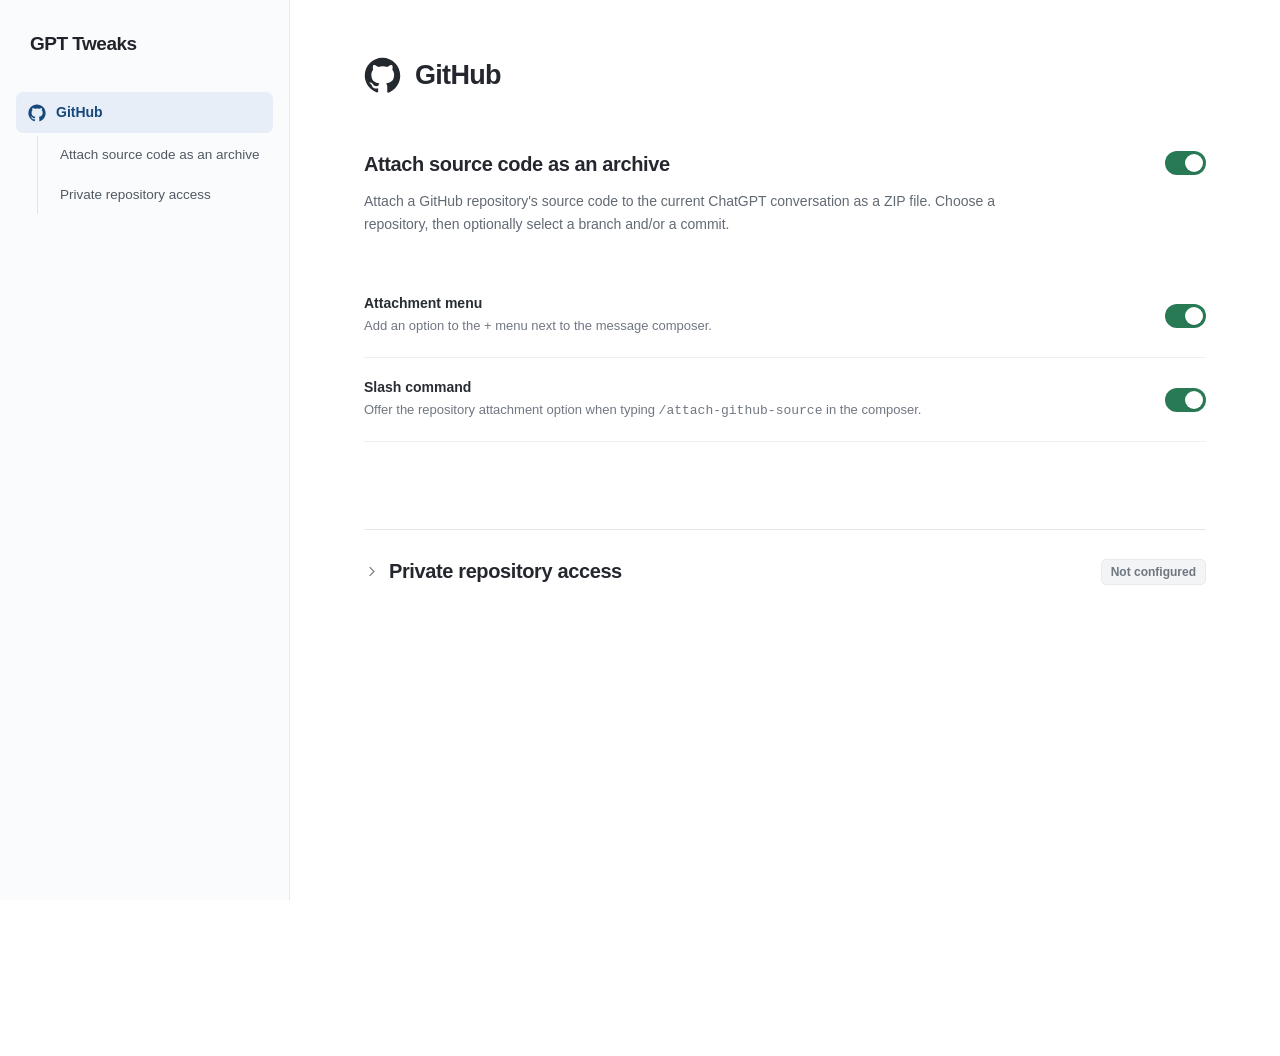
==== commit 423a5203: "Tweaked some wordings, etc." ====
--- a/prototype/index.html
+++ b/prototype/index.html
@@ -1,278 +1,645 @@
 <!doctype html>
 <html lang="en">
-<head>
-<meta charset="utf-8">
-<meta name="viewport" content="width=device-width, initial-scale=1">
-<meta name="color-scheme" content="light">
-<title>GPT Tweaks</title>
-<style>
-  :root { font-family: -apple-system, BlinkMacSystemFont, 'Segoe UI', Arial, sans-serif; color:#24272e; background:#fff; font-synthesis:none; }
-  * { box-sizing:border-box; }
-  html {scroll-behavior:smooth;}
-  body {margin:0; min-width:900px;}
-  button, input {font:inherit;}
-  button {cursor:pointer;}
-  a {color:#2164b6; text-decoration:none;}
-  a:hover {text-decoration:underline;}
-  :focus-visible {outline:3px solid #9cbdff;outline-offset:3px;}
-  .layout {display:grid; grid-template-columns:290px minmax(0,1fr); min-height:100vh;}
-  .sidebar {height:100vh;position:sticky;top:0;background:#fafbfc;border-right:1px solid #e7e9ed;padding:33px 16px 24px;display:flex;flex-direction:column;}
-  .brand {font-weight:710; font-size:19px;letter-spacing:-.5px;margin:0 14px 37px;color:#20242a;}
-  .nav {display:flex;flex-direction:column;gap:3px;}
-  .nav-item {display:flex;align-items:center;gap:10px;padding:10px 12px;border-radius:7px;color:#505963;font-size:14px;line-height:1.45;min-height:41px;transition:background .15s;}
-  .nav-item:hover {background:#edf0f3;text-decoration:none;}
-  .nav-item[aria-current="location"] {background:#e8eef7;color:#17487b;font-weight:600;}
-  .nav-item svg {flex:none;}
-  .nav-child {margin-left:21px;padding-left:12px;border-left:1px solid #e0e4e8;}
-  .nav-child .nav-item {font-size:13.5px;padding:9px 10px;min-height:38px;}
-  .nav-child .nav-item + .nav-item {margin-top:2px;}
-  .main {width:min(100%,1070px);padding:57px 74px max(410px,52vh);}
-  .page-heading {display:flex;gap:14px;align-items:center;margin-bottom:57px;scroll-margin-top:44px;}
-  .github-mark {height:37px;width:37px;color:#24292f; flex:none;}
-  h1 {font-size:27px;letter-spacing:-.7px;margin:0;line-height:1.25;font-weight:675;}
-  h2 {font-size:20px;line-height:1.35;letter-spacing:-.38px;font-weight:655;margin:0;}
-  .feature {scroll-margin-top:50px;}
-  .feature-heading {display:flex;align-items:flex-start;justify-content:space-between;gap:34px;}
-  .feature-heading h2 {max-width:615px;}
-  .description {font-size:14px;color:#626a74;line-height:1.62;max-width:660px;margin:12px 0 0;}
-  .feature-body {margin-top:39px;transition:opacity .16s;}
-  .feature-body.inactive {opacity:.46;}
-  .subheading {font-size:12px;text-transform:uppercase;color:#707780;font-weight:680;letter-spacing:.07em;margin:0 0 7px;}
-  .setting-row {display:flex;align-items:center;justify-content:space-between;gap:26px;border-bottom:1px solid #edf0f2;padding:21px 0;}
-  .setting-row:last-of-type {border-bottom:0;}
-  .setting-title {font-size:14px;font-weight:610;color:#282d34;}
-  .setting-description {color:#707782;font-size:13px;line-height:1.5;margin-top:5px;}
-  .switch {position:relative;display:inline-flex;align-items:center;width:41px;height:24px; flex:none;cursor:pointer;}
-  .switch input {position:absolute;opacity:0; width:100%;height:100%;margin:0;cursor:inherit;}
-  .switch .track {display:block;width:41px;height:24px;border-radius:20px;background:#c6cbd1;transition:background .15s;}
-  .switch .track::after {content:'';display:block;width:18px;height:18px;border-radius:50%;background:#fff;box-shadow:0 1px 2px #0002;position:absolute;top:3px;left:3px;transition:transform .15s;}
-  .switch input:checked + .track {background:#287a55;}
-  .switch input:checked + .track::after {transform:translateX(17px);}
-  .switch input:focus-visible + .track {outline:3px solid #9cbdff;outline-offset:3px;}
-  .switch input:disabled {cursor:not-allowed;}
-  .switch:has(input:disabled) {cursor:not-allowed;}
-  .feedback {min-height:22px;margin:9px 0 0;font-size:12.5px;color:#9b501e;}
-  .private-section {border-top:1px solid #e4e7eb;margin-top:56px;padding-top:24px;scroll-margin-top:45px;}
-  .private-panel {border:0;margin:0;padding:0;}
-  .private-panel summary {list-style:none;cursor:pointer;display:flex;align-items:center;gap:14px;justify-content:space-between;padding:4px 0;}
-  .private-panel summary::-webkit-details-marker {display:none;}
-  .private-panel summary:focus-visible {border-radius:5px;}
-  .private-label {display:flex;align-items:center;gap:10px;min-width:0;}
-  .chevron {color:#777f87;flex:none;transition:transform .18s;}
-  details[open] .chevron {transform:rotate(90deg);}
-  .private-status {font-size:12px;font-weight:550;white-space:nowrap;color:#6f7780;background:#f3f4f6;border:1px solid #e8eaed;border-radius:5px;padding:5px 9px;}
-  .private-status.configured {color:#23583f;background:#eff8f2;border-color:#d4e8dc;}
-  .private-body {padding:20px 0 0 28px;max-width:670px;}
-  .private-body p {font-size:14px;line-height:1.6;color:#5b646e;margin:0 0 21px;}
-  .field-label {font-size:13px;font-weight:610;display:block;margin-bottom:9px;}
-  .input-wrap {display:flex;align-items:stretch;width:100%;max-width:560px;border:1px solid #cfd5dc;border-radius:7px;overflow:hidden;background:white;}
-  .input-wrap:focus-within {border-color:#5884ba;box-shadow:0 0 0 3px #dbe9ff;}
-  .token-input {background:transparent;border:0;outline:0;min-width:0;flex:1;padding:12px 13px;color:#24272e;font-size:13.5px;letter-spacing:.1px;}
-  .token-input:focus-visible {outline:0;}
-  .token-input::placeholder {color:#949aa2;}
-  .reveal {background:none;border:0;border-left:1px solid #e6e9ed;padding:0 14px;color:#4f5964;font-size:12.5px;}
-  .reveal:hover {background:#f6f8fb;}
-  .token-actions {min-height:26px;display:flex;align-items:center;gap:14px;margin-top:10px;}
-  .token-message {font-size:12.5px;color:#65707b;}
-  .clear {font-size:12.5px;background:none;border:0;padding:0;color:#ad3d37;text-decoration:underline;text-underline-offset:2px;}
-  .help {border-top:1px solid #edf0f2;margin-top:22px;padding-top:19px;color:#69717b;font-size:13px;line-height:1.65;}
-  .help a {font-weight:560;}
-  @media (prefers-reduced-motion:reduce) {html{scroll-behavior:auto;}*,*::before,*::after{transition:none!important;}}
-</style>
-</head>
-<body>
-<div class="layout">
-  <aside class="sidebar" aria-label="Navigation">
-    <div class="brand">GPT Tweaks</div>
-    <nav class="nav" aria-label="Settings sections">
-      <a href="#github" class="nav-item" data-section="github">
-        <svg width="18" height="18" viewBox="0 0 24 24" aria-hidden="true" fill="currentColor"><path d="M12 .5C5.65.5.5 5.65.5 12c0 5.1 3.3 9.43 7.89 10.96.58.1.79-.25.79-.56v-2.1c-3.21.7-3.89-1.36-3.89-1.36-.53-1.34-1.3-1.7-1.3-1.7-1.06-.73.08-.72.08-.72 1.17.08 1.79 1.2 1.79 1.2 1.04 1.78 2.73 1.26 3.4.96.1-.75.41-1.26.75-1.55-2.56-.29-5.25-1.28-5.25-5.7 0-1.26.45-2.29 1.19-3.1-.12-.29-.52-1.47.11-3.06 0 0 .97-.31 3.19 1.19a11.1 11.1 0 0 1 5.81 0c2.22-1.5 3.18-1.19 3.18-1.19.64 1.59.24 2.77.12 3.06.75.81 1.19 1.84 1.19 3.1 0 4.43-2.69 5.41-5.26 5.7.42.37.8 1.09.8 2.2v3.26c0 .31.21.67.8.56C20.2 21.43 23.5 17.1 23.5 12c0-6.35-5.15-11.5-11.5-11.5Z"/></svg>
-        GitHub
-      </a>
-      <div class="nav-child">
-        <a href="#archive" class="nav-item" data-section="archive">Attach a repository source code as an archive</a>
-        <a href="#private-access" class="nav-item" data-section="private-access">Private repository access</a>
-      </div>
-    </nav>
-  </aside>
+	<head>
+		<meta charset="utf-8" />
+		<meta name="viewport" content="width=device-width, initial-scale=1" />
+		<meta name="color-scheme" content="light" />
+		<title>GPT Tweaks</title>
+		<style>
+			:root {
+				font-family: -apple-system, BlinkMacSystemFont, "Segoe UI", Arial, sans-serif;
+				color: #24272e;
+				background: #fff;
+				font-synthesis: none;
+			}
+			* {
+				box-sizing: border-box;
+			}
+			html {
+				scroll-behavior: smooth;
+			}
+			body {
+				margin: 0;
+				min-width: 900px;
+			}
+			button,
+			input {
+				font: inherit;
+			}
+			button {
+				cursor: pointer;
+			}
+			a {
+				color: #2164b6;
+				text-decoration: none;
+			}
+			a:hover {
+				text-decoration: underline;
+			}
+			:focus-visible {
+				outline: 3px solid #9cbdff;
+				outline-offset: 3px;
+			}
+			.layout {
+				display: grid;
+				grid-template-columns: 290px minmax(0, 1fr);
+				min-height: 100vh;
+			}
+			.sidebar {
+				height: 100vh;
+				position: sticky;
+				top: 0;
+				background: #fafbfc;
+				border-right: 1px solid #e7e9ed;
+				padding: 33px 16px 24px;
+				display: flex;
+				flex-direction: column;
+			}
+			.brand {
+				font-weight: 710;
+				font-size: 19px;
+				letter-spacing: -0.5px;
+				margin: 0 14px 37px;
+				color: #20242a;
+			}
+			.nav {
+				display: flex;
+				flex-direction: column;
+				gap: 3px;
+			}
+			.nav-item {
+				display: flex;
+				align-items: center;
+				gap: 10px;
+				padding: 10px 12px;
+				border-radius: 7px;
+				color: #505963;
+				font-size: 14px;
+				line-height: 1.45;
+				min-height: 41px;
+				transition: background 0.15s;
+			}
+			.nav-item:hover {
+				background: #edf0f3;
+				text-decoration: none;
+			}
+			.nav-item[aria-current="location"] {
+				background: #e8eef7;
+				color: #17487b;
+				font-weight: 600;
+			}
+			.nav-item svg {
+				flex: none;
+			}
+			.nav-child {
+				margin-left: 21px;
+				padding-left: 12px;
+				border-left: 1px solid #e0e4e8;
+			}
+			.nav-child .nav-item {
+				font-size: 13.5px;
+				padding: 9px 10px;
+				min-height: 38px;
+			}
+			.nav-child .nav-item + .nav-item {
+				margin-top: 2px;
+			}
+			.main {
+				width: min(100%, 1070px);
+				padding: 57px 74px max(410px, 52vh);
+			}
+			.page-heading {
+				display: flex;
+				gap: 14px;
+				align-items: center;
+				margin-bottom: 57px;
+				scroll-margin-top: 44px;
+			}
+			.github-mark {
+				height: 37px;
+				width: 37px;
+				color: #24292f;
+				flex: none;
+			}
+			h1 {
+				font-size: 27px;
+				letter-spacing: -0.7px;
+				margin: 0;
+				line-height: 1.25;
+				font-weight: 675;
+			}
+			h2 {
+				font-size: 20px;
+				line-height: 1.35;
+				letter-spacing: -0.38px;
+				font-weight: 655;
+				margin: 0;
+			}
+			.feature {
+				scroll-margin-top: 50px;
+			}
+			.feature-heading {
+				display: flex;
+				align-items: flex-start;
+				justify-content: space-between;
+				gap: 34px;
+			}
+			.feature-heading h2 {
+				max-width: 615px;
+			}
+			.description {
+				font-size: 14px;
+				color: #626a74;
+				line-height: 1.62;
+				max-width: 660px;
+				margin: 12px 0 0;
+			}
+			.feature-body {
+				margin-top: 39px;
+				transition: opacity 0.16s;
+			}
+			.feature-body.inactive {
+				opacity: 0.46;
+			}
+			.subheading {
+				font-size: 12px;
+				text-transform: uppercase;
+				color: #707780;
+				font-weight: 680;
+				letter-spacing: 0.07em;
+				margin: 0 0 7px;
+			}
+			.setting-row {
+				display: flex;
+				align-items: center;
+				justify-content: space-between;
+				gap: 26px;
+				border-bottom: 1px solid #edf0f2;
+				padding: 21px 0;
+			}
+			.setting-row:last-of-type {
+				border-bottom: 0;
+			}
+			.setting-title {
+				font-size: 14px;
+				font-weight: 610;
+				color: #282d34;
+			}
+			.setting-description {
+				color: #707782;
+				font-size: 13px;
+				line-height: 1.5;
+				margin-top: 5px;
+			}
+			.switch {
+				position: relative;
+				display: inline-flex;
+				align-items: center;
+				width: 41px;
+				height: 24px;
+				flex: none;
+				cursor: pointer;
+			}
+			.switch input {
+				position: absolute;
+				opacity: 0;
+				width: 100%;
+				height: 100%;
+				margin: 0;
+				cursor: inherit;
+			}
+			.switch .track {
+				display: block;
+				width: 41px;
+				height: 24px;
+				border-radius: 20px;
+				background: #c6cbd1;
+				transition: background 0.15s;
+			}
+			.switch .track::after {
+				content: "";
+				display: block;
+				width: 18px;
+				height: 18px;
+				border-radius: 50%;
+				background: #fff;
+				box-shadow: 0 1px 2px #0002;
+				position: absolute;
+				top: 3px;
+				left: 3px;
+				transition: transform 0.15s;
+			}
+			.switch input:checked + .track {
+				background: #287a55;
+			}
+			.switch input:checked + .track::after {
+				transform: translateX(17px);
+			}
+			.switch input:focus-visible + .track {
+				outline: 3px solid #9cbdff;
+				outline-offset: 3px;
+			}
+			.switch input:disabled {
+				cursor: not-allowed;
+			}
+			.switch:has(input:disabled) {
+				cursor: not-allowed;
+			}
+			.feedback {
+				min-height: 22px;
+				margin: 9px 0 0;
+				font-size: 12.5px;
+				color: #9b501e;
+			}
+			.private-section {
+				border-top: 1px solid #e4e7eb;
+				margin-top: 56px;
+				padding-top: 24px;
+				scroll-margin-top: 45px;
+			}
+			.private-panel {
+				border: 0;
+				margin: 0;
+				padding: 0;
+			}
+			.private-panel summary {
+				list-style: none;
+				cursor: pointer;
+				display: flex;
+				align-items: center;
+				gap: 14px;
+				justify-content: space-between;
+				padding: 4px 0;
+			}
+			.private-panel summary::-webkit-details-marker {
+				display: none;
+			}
+			.private-panel summary:focus-visible {
+				border-radius: 5px;
+			}
+			.private-label {
+				display: flex;
+				align-items: center;
+				gap: 10px;
+				min-width: 0;
+			}
+			.chevron {
+				color: #777f87;
+				flex: none;
+				transition: transform 0.18s;
+			}
+			details[open] .chevron {
+				transform: rotate(90deg);
+			}
+			.private-status {
+				font-size: 12px;
+				font-weight: 550;
+				white-space: nowrap;
+				color: #6f7780;
+				background: #f3f4f6;
+				border: 1px solid #e8eaed;
+				border-radius: 5px;
+				padding: 5px 9px;
+			}
+			.private-status.configured {
+				color: #23583f;
+				background: #eff8f2;
+				border-color: #d4e8dc;
+			}
+			.private-body {
+				padding: 20px 0 0 28px;
+				max-width: 670px;
+			}
+			.private-body p {
+				font-size: 14px;
+				line-height: 1.6;
+				color: #5b646e;
+				margin: 0 0 21px;
+			}
+			.field-label {
+				font-size: 13px;
+				font-weight: 610;
+				display: block;
+				margin-bottom: 9px;
+			}
+			.input-wrap {
+				display: flex;
+				align-items: stretch;
+				width: 100%;
+				max-width: 560px;
+				border: 1px solid #cfd5dc;
+				border-radius: 7px;
+				overflow: hidden;
+				background: white;
+			}
+			.input-wrap:focus-within {
+				border-color: #5884ba;
+				box-shadow: 0 0 0 3px #dbe9ff;
+			}
+			.token-input {
+				background: transparent;
+				border: 0;
+				outline: 0;
+				min-width: 0;
+				flex: 1;
+				padding: 12px 13px;
+				color: #24272e;
+				font-size: 13.5px;
+				letter-spacing: 0.1px;
+			}
+			.token-input:focus-visible {
+				outline: 0;
+			}
+			.token-input::placeholder {
+				color: #949aa2;
+			}
+			.reveal {
+				background: none;
+				border: 0;
+				border-left: 1px solid #e6e9ed;
+				padding: 0 14px;
+				color: #4f5964;
+				font-size: 12.5px;
+			}
+			.reveal:hover {
+				background: #f6f8fb;
+			}
+			.token-actions {
+				min-height: 26px;
+				display: flex;
+				align-items: center;
+				gap: 14px;
+				margin-top: 10px;
+			}
+			.token-message {
+				font-size: 12.5px;
+				color: #65707b;
+			}
+			.clear {
+				font-size: 12.5px;
+				background: none;
+				border: 0;
+				padding: 0;
+				color: #ad3d37;
+				text-decoration: underline;
+				text-underline-offset: 2px;
+			}
+			.help {
+				border-top: 1px solid #edf0f2;
+				margin-top: 22px;
+				padding-top: 19px;
+				color: #69717b;
+				font-size: 13px;
+				line-height: 1.65;
+			}
+			.help a {
+				font-weight: 560;
+			}
+			@media (prefers-reduced-motion: reduce) {
+				html {
+					scroll-behavior: auto;
+				}
+				*,
+				*::before,
+				*::after {
+					transition: none !important;
+				}
+			}
+		</style>
+	</head>
+	<body>
+		<div class="layout">
+			<aside class="sidebar" aria-label="Navigation">
+				<div class="brand">GPT Tweaks</div>
+				<nav class="nav" aria-label="Settings sections">
+					<a href="#github" class="nav-item" data-section="github">
+						<svg width="18" height="18" viewBox="0 0 24 24" aria-hidden="true" fill="currentColor">
+							<path
+								d="M12 .5C5.65.5.5 5.65.5 12c0 5.1 3.3 9.43 7.89 10.96.58.1.79-.25.79-.56v-2.1c-3.21.7-3.89-1.36-3.89-1.36-.53-1.34-1.3-1.7-1.3-1.7-1.06-.73.08-.72.08-.72 1.17.08 1.79 1.2 1.79 1.2 1.04 1.78 2.73 1.26 3.4.96.1-.75.41-1.26.75-1.55-2.56-.29-5.25-1.28-5.25-5.7 0-1.26.45-2.29 1.19-3.1-.12-.29-.52-1.47.11-3.06 0 0 .97-.31 3.19 1.19a11.1 11.1 0 0 1 5.81 0c2.22-1.5 3.18-1.19 3.18-1.19.64 1.59.24 2.77.12 3.06.75.81 1.19 1.84 1.19 3.1 0 4.43-2.69 5.41-5.26 5.7.42.37.8 1.09.8 2.2v3.26c0 .31.21.67.8.56C20.2 21.43 23.5 17.1 23.5 12c0-6.35-5.15-11.5-11.5-11.5Z" />
+						</svg>
+						GitHub
+					</a>
+					<div class="nav-child">
+						<a href="#archive" class="nav-item" data-section="archive">Attach source code as an archive</a>
+						<a href="#private-access" class="nav-item" data-section="private-access">Private repository access</a>
+					</div>
+				</nav>
+			</aside>
 
-  <main class="main">
-    <header id="github" class="page-heading">
-      <svg class="github-mark" viewBox="0 0 24 24" fill="currentColor" aria-hidden="true"><path d="M12 .5C5.65.5.5 5.65.5 12c0 5.1 3.3 9.43 7.89 10.96.58.1.79-.25.79-.56v-2.1c-3.21.7-3.89-1.36-3.89-1.36-.53-1.34-1.3-1.7-1.3-1.7-1.06-.73.08-.72.08-.72 1.17.08 1.79 1.2 1.79 1.2 1.04 1.78 2.73 1.26 3.4.96.1-.75.41-1.26.75-1.55-2.56-.29-5.25-1.28-5.25-5.7 0-1.26.45-2.29 1.19-3.1-.12-.29-.52-1.47.11-3.06 0 0 .97-.31 3.19 1.19a11.1 11.1 0 0 1 5.81 0c2.22-1.5 3.18-1.19 3.18-1.19.64 1.59.24 2.77.12 3.06.75.81 1.19 1.84 1.19 3.1 0 4.43-2.69 5.41-5.26 5.7.42.37.8 1.09.8 2.2v3.26c0 .31.21.67.8.56C20.2 21.43 23.5 17.1 23.5 12c0-6.35-5.15-11.5-11.5-11.5Z"/></svg>
-      <h1>GitHub</h1>
-    </header>
+			<main class="main">
+				<header id="github" class="page-heading">
+					<svg class="github-mark" viewBox="0 0 24 24" fill="currentColor" aria-hidden="true">
+						<path
+							d="M12 .5C5.65.5.5 5.65.5 12c0 5.1 3.3 9.43 7.89 10.96.58.1.79-.25.79-.56v-2.1c-3.21.7-3.89-1.36-3.89-1.36-.53-1.34-1.3-1.7-1.3-1.7-1.06-.73.08-.72.08-.72 1.17.08 1.79 1.2 1.79 1.2 1.04 1.78 2.73 1.26 3.4.96.1-.75.41-1.26.75-1.55-2.56-.29-5.25-1.28-5.25-5.7 0-1.26.45-2.29 1.19-3.1-.12-.29-.52-1.47.11-3.06 0 0 .97-.31 3.19 1.19a11.1 11.1 0 0 1 5.81 0c2.22-1.5 3.18-1.19 3.18-1.19.64 1.59.24 2.77.12 3.06.75.81 1.19 1.84 1.19 3.1 0 4.43-2.69 5.41-5.26 5.7.42.37.8 1.09.8 2.2v3.26c0 .31.21.67.8.56C20.2 21.43 23.5 17.1 23.5 12c0-6.35-5.15-11.5-11.5-11.5Z" />
+					</svg>
+					<h1>GitHub</h1>
+				</header>
 
-    <section id="archive" class="feature" aria-labelledby="archive-title">
-      <div class="feature-heading">
-        <h2 id="archive-title">Attach a repository source code as an archive</h2>
-        <label class="switch" title="Enable repository attachments">
-          <input type="checkbox" id="archive-enabled" checked aria-label="Enable attaching a repository archive">
-          <span class="track"></span>
-        </label>
-      </div>
-      <p class="description">Attach a GitHub repository's source code to the current ChatGPT conversation as a ZIP file. Choose a repository and branch, then optionally select a commit.</p>
-      <div class="feature-body" id="attachment-methods">
-        <div class="subheading">Available in ChatGPT</div>
-        <div class="setting-row">
-          <div>
-            <div class="setting-title">Attachment menu</div>
-            <div class="setting-description">Add an option to the + menu next to the message composer.</div>
-          </div>
-          <label class="switch" title="Attachment menu">
-            <input type="checkbox" id="method-menu" checked aria-label="Enable attachment menu option">
-            <span class="track"></span>
-          </label>
-        </div>
-        <div class="setting-row">
-          <div>
-            <div class="setting-title">Slash command</div>
-            <div class="setting-description">Offer the repository attachment option when typing / in the composer.</div>
-          </div>
-          <label class="switch" title="Slash command">
-            <input type="checkbox" id="method-slash" checked aria-label="Enable slash command option">
-            <span class="track"></span>
-          </label>
-        </div>
-        <div class="feedback" id="method-feedback" role="status" aria-live="polite"></div>
-      </div>
-    </section>
+				<section id="archive" class="feature" aria-labelledby="archive-title">
+					<div class="feature-heading">
+						<h2 id="archive-title">Attach source code as an archive</h2>
+						<label class="switch" title="Enable repository attachments">
+							<input type="checkbox" id="archive-enabled" checked aria-label="Enable attaching a repository archive" />
+							<span class="track"></span>
+						</label>
+					</div>
+					<p class="description">
+						Attach a GitHub repository's source code to the current ChatGPT conversation as a ZIP file. Choose a
+						repository, then optionally select a branch and/or a commit.
+					</p>
+					<div class="feature-body" id="attachment-methods">
+						<div class="setting-row">
+							<div>
+								<div class="setting-title">Attachment menu</div>
+								<div class="setting-description">Add an option to the + menu next to the message composer.</div>
+							</div>
+							<label class="switch" title="Attachment menu">
+								<input type="checkbox" id="method-menu" checked aria-label="Enable attachment menu option" />
+								<span class="track"></span>
+							</label>
+						</div>
+						<div class="setting-row">
+							<div>
+								<div class="setting-title">Slash command</div>
+								<div class="setting-description">
+									Offer the repository attachment option when typing <code>/attach-github-source</code> in the composer.
+								</div>
+							</div>
+							<label class="switch" title="Slash command">
+								<input type="checkbox" id="method-slash" checked aria-label="Enable slash command option" />
+								<span class="track"></span>
+							</label>
+						</div>
+						<div class="feedback" id="method-feedback" role="status" aria-live="polite"></div>
+					</div>
+				</section>
 
-    <section id="private-access" class="private-section" aria-label="Private repository access">
-      <details class="private-panel" id="private-panel">
-        <summary>
-          <span class="private-label">
-            <svg class="chevron" width="15" height="15" viewBox="0 0 24 24" fill="none" stroke="currentColor" stroke-width="2" aria-hidden="true"><path d="m9 5 7 7-7 7" /></svg>
-            <h2>Private repository access</h2>
-          </span>
-          <span id="private-status" class="private-status">Not configured</span>
-        </summary>
-        <div class="private-body">
-          <p>To attach private repositories, add a GitHub personal access token.</p>
-          <label class="field-label" for="token">Personal access token</label>
-          <div class="input-wrap">
-            <input id="token" class="token-input" type="password" placeholder="Paste your token" autocomplete="off" spellcheck="false">
-            <button class="reveal" type="button" id="reveal-token" aria-label="Show token">Show</button>
-          </div>
-          <div class="token-actions">
-            <span class="token-message" id="token-message" role="status" aria-live="polite"></span>
-            <button type="button" class="clear" id="remove-token" hidden>Remove token</button>
-          </div>
-          <div class="help"><a href="https://github.com/settings/personal-access-tokens/new?name=GPT+Tweaks&contents=read" target="_blank" rel="noopener noreferrer">Create a fine-grained token on GitHub</a>. Select the repositories it can access and grant <strong>Contents: Read-only</strong> permission.</div>
-        </div>
-      </details>
-    </section>
-  </main>
-</div>
-<script>
-(() => {
-  'use strict';
-  const $ = id => document.getElementById(id);
-  const enabled = $('archive-enabled');
-  const menu = $('method-menu');
-  const slash = $('method-slash');
-  const methods = $('attachment-methods');
-  const feedback = $('method-feedback');
-  const panel = $('private-panel');
-  const token = $('token');
-  const reveal = $('reveal-token');
-  const removeToken = $('remove-token');
-  const tokenMessage = $('token-message');
-  const privateStatus = $('private-status');
-  const preferences = {
-    enabled: localStorage.getItem('gpt-tweaks.archives.enabled') !== 'false',
-    menu: localStorage.getItem('gpt-tweaks.archives.menu') !== 'false',
-    slash: localStorage.getItem('gpt-tweaks.archives.slash') !== 'false'
-  };
-  // Credentials remain in this tab session; the finished extension will need a separate credential-storage design.
-  token.value = sessionStorage.getItem('gpt-tweaks.github.token') || '';
-  enabled.checked = preferences.enabled;
-  menu.checked = preferences.menu;
-  slash.checked = preferences.slash;
-  if (!menu.checked && !slash.checked) menu.checked = true;
+				<section id="private-access" class="private-section" aria-label="Private repository access">
+					<details class="private-panel" id="private-panel">
+						<summary>
+							<span class="private-label">
+								<svg
+									class="chevron"
+									width="15"
+									height="15"
+									viewBox="0 0 24 24"
+									fill="none"
+									stroke="currentColor"
+									stroke-width="2"
+									aria-hidden="true">
+									<path d="m9 5 7 7-7 7" />
+								</svg>
+								<h2>Private repository access</h2>
+							</span>
+							<span id="private-status" class="private-status">Not configured</span>
+						</summary>
+						<div class="private-body">
+							<p>
+								By default, you cannot read from private repositories without authorization. Provide authorization for
+								GPT Tweaks' GitHub-related utilities by adding a personal access token.
+							</p>
+							<label class="field-label" for="token">Personal access token</label>
+							<div class="input-wrap">
+								<input
+									id="token"
+									class="token-input"
+									type="password"
+									placeholder="Paste your token"
+									autocomplete="off"
+									spellcheck="false" />
+								<button class="reveal" type="button" id="reveal-token" aria-label="Show token">Show</button>
+							</div>
+							<div class="token-actions">
+								<span class="token-message" id="token-message" role="status" aria-live="polite"></span>
+								<button type="button" class="clear" id="remove-token" hidden>Remove token</button>
+							</div>
+							<div class="help">
+								<a href="https://github.com/settings/personal-access-tokens/" target="_blank" rel="noopener noreferrer"
+									>Create a fine-grained token on GitHub</a
+								>. Select the repositories it can access and grant <strong>Contents: Read-only</strong> permission.
+							</div>
+						</div>
+					</details>
+				</section>
+			</main>
+		</div>
+		<script>
+			;(() => {
+				"use strict"
+				const $ = id => document.getElementById(id)
+				const enabled = $("archive-enabled")
+				const menu = $("method-menu")
+				const slash = $("method-slash")
+				const methods = $("attachment-methods")
+				const feedback = $("method-feedback")
+				const panel = $("private-panel")
+				const token = $("token")
+				const reveal = $("reveal-token")
+				const removeToken = $("remove-token")
+				const tokenMessage = $("token-message")
+				const privateStatus = $("private-status")
+				const preferences = {
+					enabled: localStorage.getItem("gpt-tweaks.archives.enabled") !== "false",
+					menu: localStorage.getItem("gpt-tweaks.archives.menu") !== "false",
+					slash: localStorage.getItem("gpt-tweaks.archives.slash") !== "false"
+				}
+				// Credentials remain in this tab session; the finished extension will need a separate credential-storage design.
+				token.value = sessionStorage.getItem("gpt-tweaks.github.token") || ""
+				enabled.checked = preferences.enabled
+				menu.checked = preferences.menu
+				slash.checked = preferences.slash
+				if (!menu.checked && !slash.checked) menu.checked = true
 
-  function syncFeature() {
-    methods.classList.toggle('inactive', !enabled.checked);
-    menu.disabled = !enabled.checked;
-    slash.disabled = !enabled.checked;
-    localStorage.setItem('gpt-tweaks.archives.enabled', enabled.checked);
-    localStorage.setItem('gpt-tweaks.archives.menu', menu.checked);
-    localStorage.setItem('gpt-tweaks.archives.slash', slash.checked);
-  }
-  enabled.addEventListener('change', () => {feedback.textContent=''; syncFeature();});
-  [menu, slash].forEach(control => control.addEventListener('change', () => {
-    if (!menu.checked && !slash.checked) {
-      control.checked = true;
-      feedback.textContent = 'Keep at least one attachment method enabled, or turn off the feature.';
-    } else feedback.textContent = '';
-    syncFeature();
-  }));
-  syncFeature();
+				function syncFeature() {
+					methods.classList.toggle("inactive", !enabled.checked)
+					menu.disabled = !enabled.checked
+					slash.disabled = !enabled.checked
+					localStorage.setItem("gpt-tweaks.archives.enabled", enabled.checked)
+					localStorage.setItem("gpt-tweaks.archives.menu", menu.checked)
+					localStorage.setItem("gpt-tweaks.archives.slash", slash.checked)
+				}
+				enabled.addEventListener("change", () => {
+					feedback.textContent = ""
+					syncFeature()
+				})
+				;[menu, slash].forEach(control =>
+					control.addEventListener("change", () => {
+						if (!menu.checked && !slash.checked) {
+							control.checked = true
+							feedback.textContent = "Keep at least one attachment method enabled, or turn off the feature."
+						} else feedback.textContent = ""
+						syncFeature()
+					})
+				)
+				syncFeature()
 
-  let saveTimeout;
-  function syncTokenStatus() {
-    const hasToken = Boolean(token.value.trim());
-    privateStatus.textContent = hasToken ? 'Token added' : 'Not configured';
-    privateStatus.classList.toggle('configured', hasToken);
-    removeToken.hidden = !hasToken;
-  }
-  function saveToken() {
-    clearTimeout(saveTimeout);
-    const value = token.value.trim();
-    if (value) sessionStorage.setItem('gpt-tweaks.github.token', value);
-    else sessionStorage.removeItem('gpt-tweaks.github.token');
-    syncTokenStatus();
-    tokenMessage.textContent = value ? 'Saved' : '';
-  }
-  token.addEventListener('input', () => {
-    tokenMessage.textContent = '';
-    clearTimeout(saveTimeout);
-    syncTokenStatus();
-    saveTimeout = setTimeout(saveToken, 450);
-  });
-  token.addEventListener('blur', saveToken);
-  reveal.addEventListener('click', () => {
-    const exposed = token.type === 'password';
-    token.type = exposed ? 'text' : 'password';
-    reveal.textContent = exposed ? 'Hide' : 'Show';
-    reveal.setAttribute('aria-label', exposed ? 'Hide token' : 'Show token');
-  });
-  removeToken.addEventListener('click', () => {
-    clearTimeout(saveTimeout);
-    token.value = '';
-    sessionStorage.removeItem('gpt-tweaks.github.token');
-    tokenMessage.textContent = 'Removed';
-    syncTokenStatus();
-    token.focus();
-  });
-  syncTokenStatus();
+				let saveTimeout
+				function syncTokenStatus() {
+					const hasToken = Boolean(token.value.trim())
+					privateStatus.textContent = hasToken ? "Token added" : "Not configured"
+					privateStatus.classList.toggle("configured", hasToken)
+					removeToken.hidden = !hasToken
+				}
+				function saveToken() {
+					clearTimeout(saveTimeout)
+					const value = token.value.trim()
+					if (value) sessionStorage.setItem("gpt-tweaks.github.token", value)
+					else sessionStorage.removeItem("gpt-tweaks.github.token")
+					syncTokenStatus()
+					tokenMessage.textContent = value ? "Saved" : ""
+				}
+				token.addEventListener("input", () => {
+					tokenMessage.textContent = ""
+					clearTimeout(saveTimeout)
+					syncTokenStatus()
+					saveTimeout = setTimeout(saveToken, 450)
+				})
+				token.addEventListener("blur", saveToken)
+				reveal.addEventListener("click", () => {
+					const exposed = token.type === "password"
+					token.type = exposed ? "text" : "password"
+					reveal.textContent = exposed ? "Hide" : "Show"
+					reveal.setAttribute("aria-label", exposed ? "Hide token" : "Show token")
+				})
+				removeToken.addEventListener("click", () => {
+					clearTimeout(saveTimeout)
+					token.value = ""
+					sessionStorage.removeItem("gpt-tweaks.github.token")
+					tokenMessage.textContent = "Removed"
+					syncTokenStatus()
+					token.focus()
+				})
+				syncTokenStatus()
 
-  const links = [...document.querySelectorAll('[data-section]')];
-  const targets = links.map(link => $(link.dataset.section));
-  let explicitNavigateUntil = 0;
-  function setActive(id) {
-    links.forEach(link => {
-      if (link.dataset.section === id) link.setAttribute('aria-current','location');
-      else link.removeAttribute('aria-current');
-    });
-  }
-  function updateActive() {
-    if (performance.now() < explicitNavigateUntil) return;
-    const threshold = 130;
-    let active = targets[0].id;
-    for (const section of targets) {
-      if (section.getBoundingClientRect().top <= threshold) active = section.id;
-    }
-    setActive(active);
-  }
-  links.forEach(link => link.addEventListener('click', () => {
-    if (link.dataset.section === 'private-access') panel.open = true;
-    setActive(link.dataset.section);
-    explicitNavigateUntil = performance.now() + 650;
-  }));
-  window.addEventListener('scroll', updateActive, {passive:true});
-  window.addEventListener('resize', updateActive);
-  updateActive();
-})();
-</script>
-</body>
-</html>+				const links = [...document.querySelectorAll("[data-section]")]
+				const targets = links.map(link => $(link.dataset.section))
+				let explicitNavigateUntil = 0
+				function setActive(id) {
+					links.forEach(link => {
+						if (link.dataset.section === id) link.setAttribute("aria-current", "location")
+						else link.removeAttribute("aria-current")
+					})
+				}
+				function updateActive() {
+					if (performance.now() < explicitNavigateUntil) return
+					const threshold = 130
+					let active = targets[0].id
+					for (const section of targets) {
+						if (section.getBoundingClientRect().top <= threshold) active = section.id
+					}
+					setActive(active)
+				}
+				links.forEach(link =>
+					link.addEventListener("click", () => {
+						if (link.dataset.section === "private-access") panel.open = true
+						setActive(link.dataset.section)
+						explicitNavigateUntil = performance.now() + 650
+					})
+				)
+				window.addEventListener("scroll", updateActive, { passive: true })
+				window.addEventListener("resize", updateActive)
+				updateActive()
+			})()
+		</script>
+	</body>
+</html>
